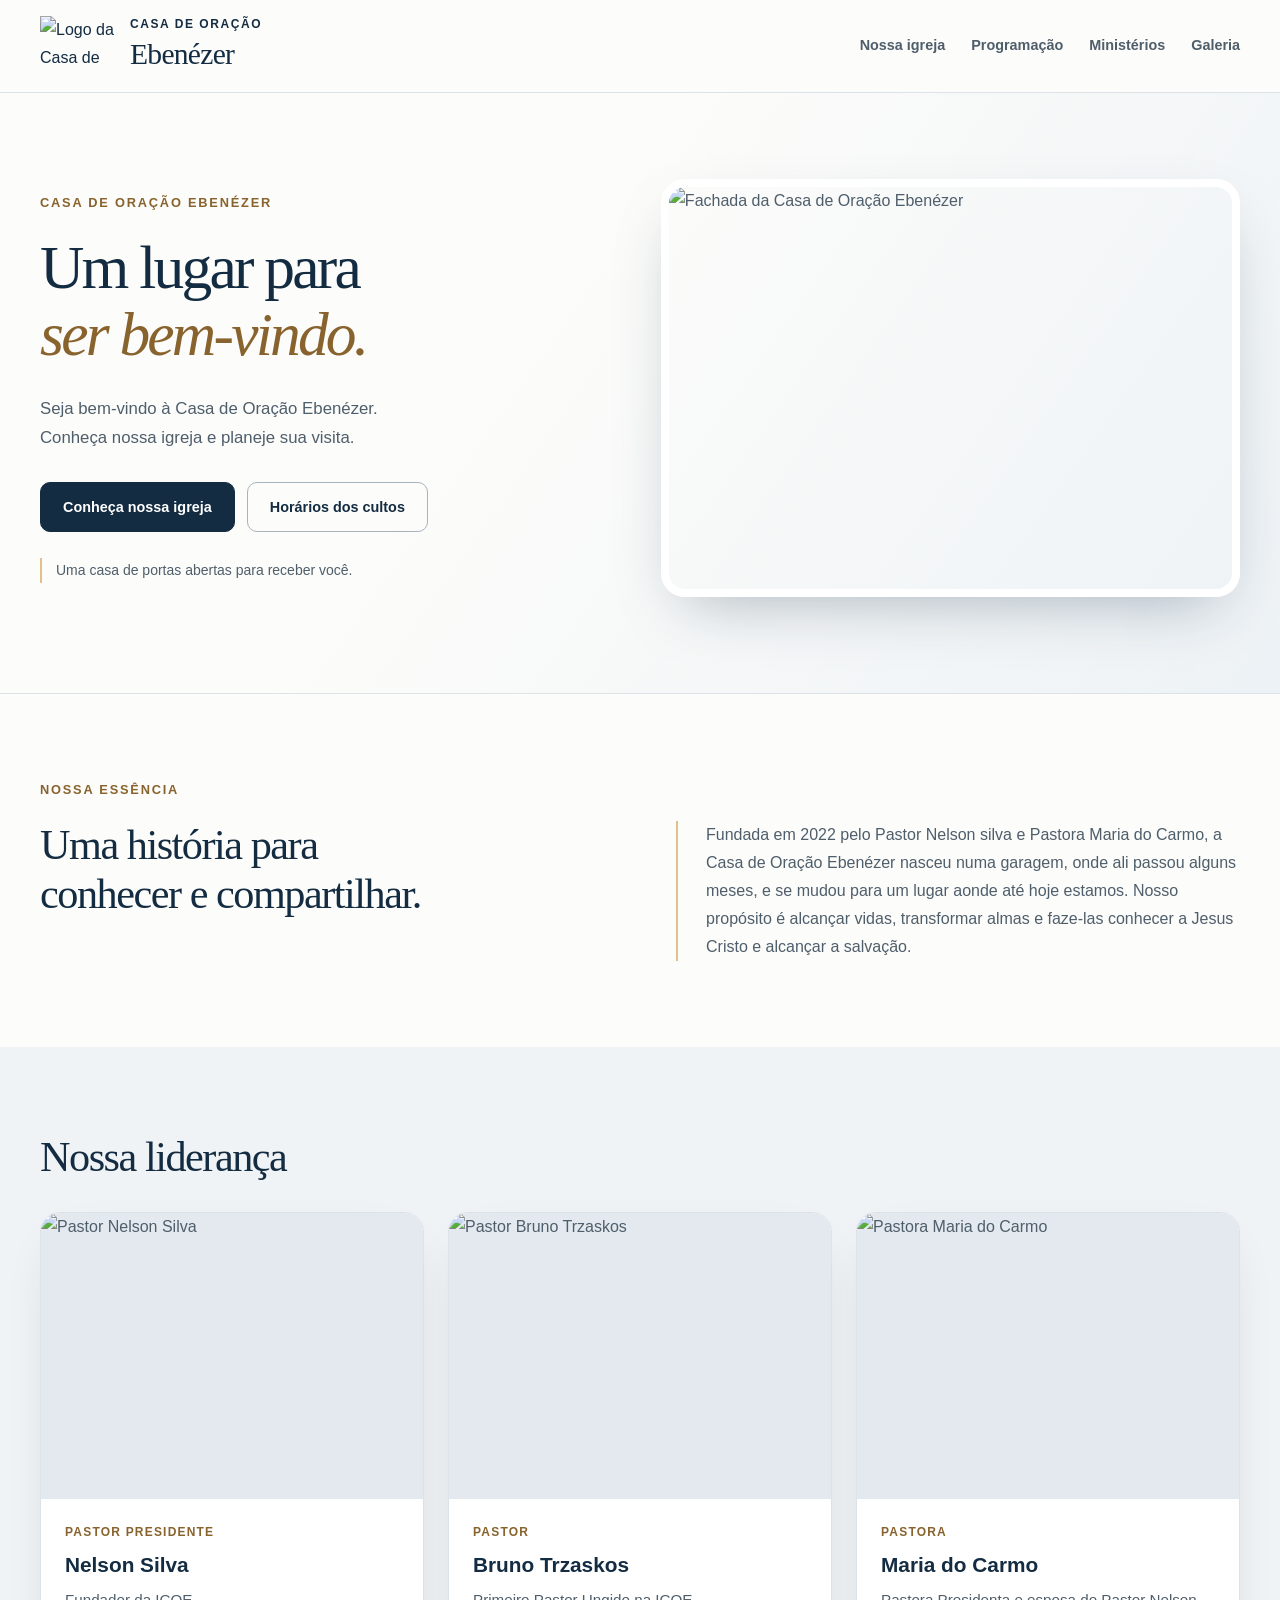
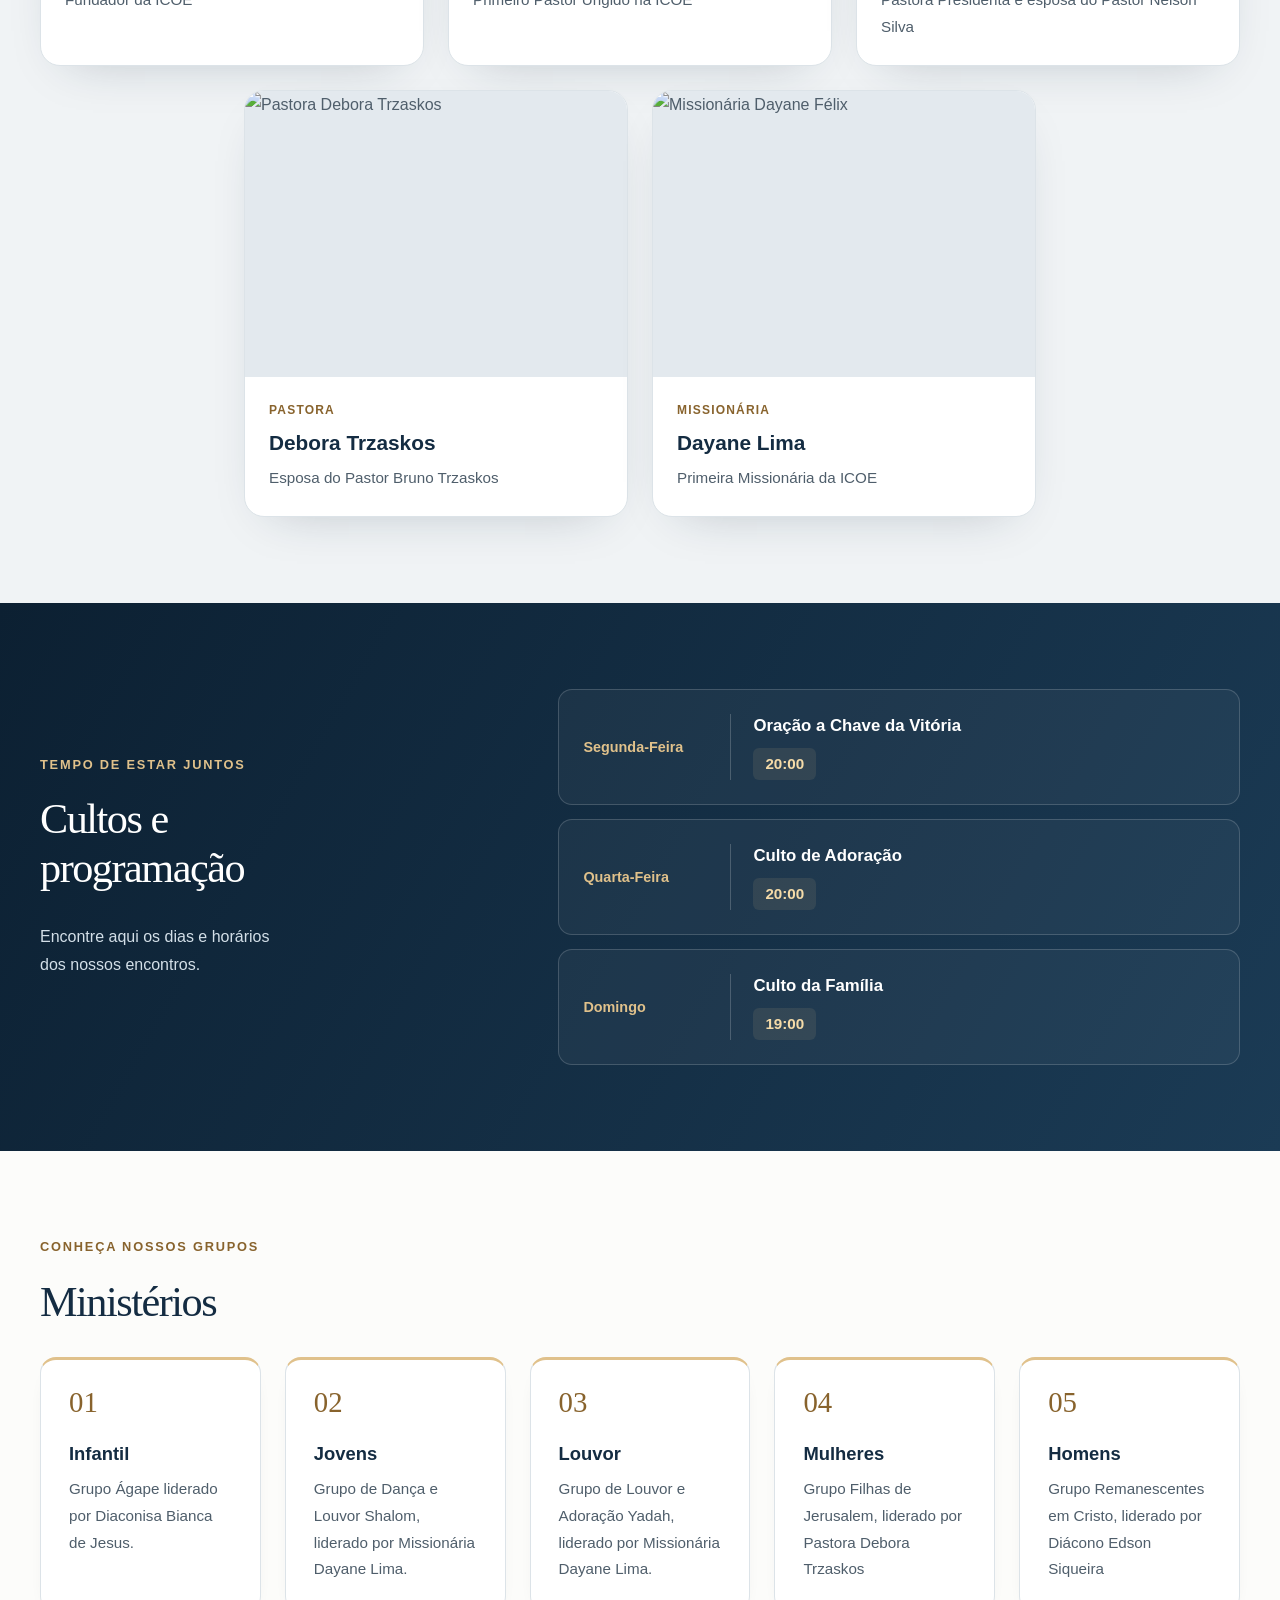
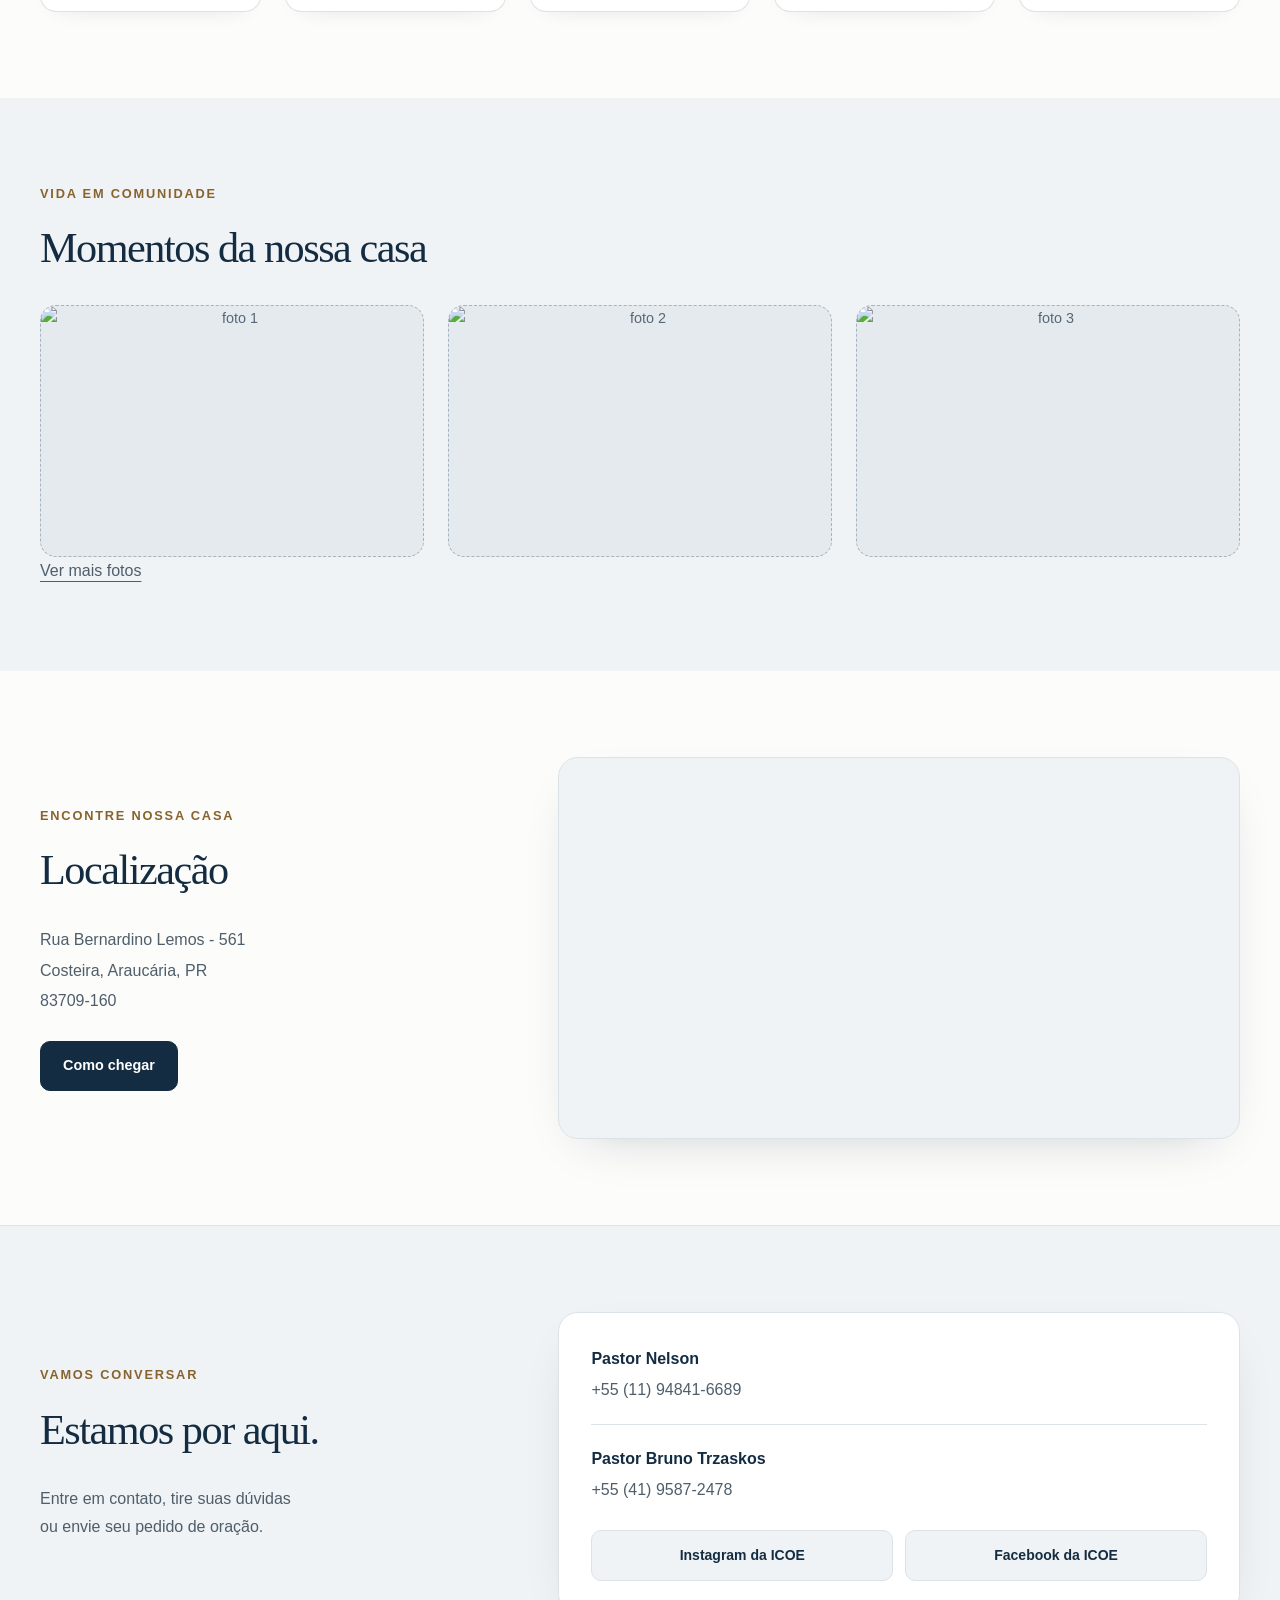
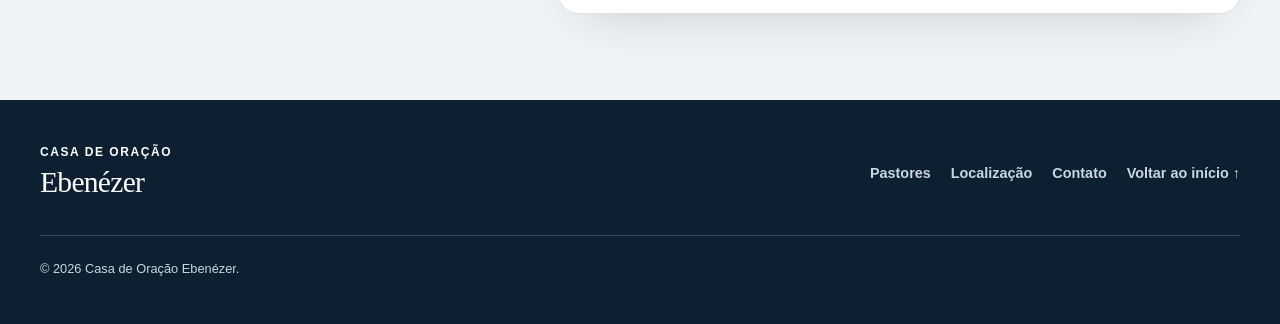
==== index.html @ 16ed823e "Add files via upload" ====
<!doctype html>
<html lang="pt-BR">
  <head>
    <meta charset="UTF-8">
    <meta name="viewport" content="width=device-width, initial-scale=1">
    <meta name="description" content="Conheça a Casa de Oração Ebenézer. História, programação, ministérios e informações para sua visita.">

    <title>Casa de Oração Ebenézer</title>

    <link rel="stylesheet" href="style.css">
    <script src="script.js" defer></script>
  </head>

  <body>
    <a class="skip" href="#conteudo">Pular para o conteúdo</a>
<!--cabeçalho-->
    <header>
      <a class="marca" href="#inicio" aria-label="Casa de Oração Ebenézer — início">
        <!-- Substitua o espaço abaixo por seu logotipo com texto alternativo. -->
        <img src="imagens/logo-casa1.png" alt="Logo da Casa de Oração Ebenézer" width="76" height="60">

        <span>
          CASA DE ORAÇÃO
          <strong>Ebenézer</strong>
        </span>
      </a>

      <button id="menu-botao" aria-controls="menu" aria-expanded="false" hidden>
        Menu ☰
      </button>

      <nav id="menu" aria-label="Navegação principal">
        <a href="#historia">Nossa igreja</a>
        <a href="#programacao">Programação</a>
        <a href="#ministerios">Ministérios</a>
        <a href="#galeria">Galeria</a>
      </nav>
    </header>

<!--inicio-->
    <main id="conteudo">
      <section id="inicio" class="hero">
        <div>
          <p class="sobretitulo">CASA DE ORAÇÃO EBENÉZER</p>

          <h1>
            Um lugar para
            <br>
            <em>ser bem-vindo.</em>
          </h1>

          <p>
            Seja bem-vindo à Casa de Oração Ebenézer.
            <br>
            Conheça nossa igreja e planeje sua visita.
          </p>

          <div class="acoes">
            <a class="botao" href="#historia">Conheça nossa igreja</a>
            <a class="botao contorno" href="#programacao">Horários dos cultos</a>
          </div>

          <p class="nota">Uma casa de portas abertas para receber você.</p>
        </div>

        <img
          class="foto-igreja"
          src="imagens/fachada.png"
          alt="Fachada da Casa de Oração Ebenézer"
          width="952"
          height="680"
        >
      </section>
<!--historia-->
      <section id="historia" class="secao">
        <p class="sobretitulo">NOSSA ESSÊNCIA</p>

        <div class="duas">
          <h2>
            Uma história para
            <br>
            conhecer e compartilhar.
          </h2>

          <div>
            <p>Fundada em 2022 pelo Pastor Nelson silva e Pastora Maria do Carmo, a Casa de Oração Ebenézer nasceu numa garagem, onde ali passou alguns meses, e se mudou para um lugar aonde até hoje estamos. Nosso propósito é alcançar vidas, transformar almas e faze-las conhecer a Jesus Cristo e alcançar a salvação.
            </p>
          </div>
        </div>
      </section>
<!--liderança-->
      <section id="pastores" class="secao suave">
        <h2>Nossa liderança</h2>

        <div class="grade duas">
          <article class="pastor">
            <div class="reservado retrato">
              <img
                src="imagens/pastor-nelson.png"
                alt="Pastor Nelson Silva"
                width="600"
                height="450"
                loading="lazy"
              >
            </div>

            <div>
              <p class="sobretitulo">Pastor Presidente</p>
              <h3>Nelson Silva</h3>
              <p>Fundador da ICOE</p>
            </div>
          </article>

          <article class="pastor">
            <div class="reservado retrato">
              <img
                src="imagens/pastor-bruno.png"
                alt="Pastor Bruno Trzaskos"
                width="600"
                height="450"
                loading="lazy"
              >
            </div>

            <div>
              <p class="sobretitulo">Pastor</p>
              <h3>Bruno Trzaskos</h3>
              <p>Primeiro Pastor Ungido na ICOE</p>
            </div>
          </article>

          <article class="pastor">
            <div class="reservado retrato">
              <img
                src="imagens/pastora-maria.png"
                alt="Pastora Maria do Carmo"
                width="600"
                height="450"
                loading="lazy"
              >
            </div>

            <div>
              <p class="sobretitulo">Pastora</p>
              <h3>Maria do Carmo</h3>
              <p>Pastora Presidenta e esposa do Pastor Nelson Silva</p>
            </div>
          </article>

          <article class="pastor">
            <div class="reservado retrato">
              <img
                src="imagens/pastora-debora.png"
                alt="Pastora Debora Trzaskos"
                width="600"
                height="450"
                loading="lazy"
              >
            </div>

            <div>
              <p class="sobretitulo">Pastora</p>
              <h3>Debora Trzaskos</h3>
              <p>Esposa do Pastor Bruno Trzaskos</p>
            </div>
          </article>

          <article class="pastor">
            <div class="reservado retrato">
              <img
                src="imagens/missio-day.png"
                alt="Missionária Dayane Félix"
                width="600"
                height="450"
                loading="lazy"
              >
            </div>

            <div>
              <p class="sobretitulo">Missionária</p>
              <h3>Dayane Lima</h3>
              <p>Primeira Missionária da ICOE</p>
            </div>
          </article>
        </div>
      </section>
<!--programação-->
      <section id="programacao" class="secao azul">
        <div class="duas">
          <div>
            <p class="sobretitulo">TEMPO DE ESTAR JUNTOS</p>

            <h2>
              Cultos e
              <br>
              programação
            </h2>

            <p>
              Encontre aqui os dias e horários
              <br>
              dos nossos encontros.
            </p>
          </div>

          <!-- Edite cada linha com os horários confirmados. -->
          <div class="agenda">
            <article>
              <span>Segunda-Feira</span>

              <div>
                <h3>Oração a Chave da Vitória</h3>
                <p>20:00</p>
              </div>
            </article>

            <article>
              <span>Quarta-Feira</span>

              <div>
                <h3>Culto de Adoração</h3>
                <p>20:00</p>
              </div>
            </article>

            <article>
              <span>Domingo</span>

              <div>
                <h3>Culto da Família</h3>
                <p>19:00</p>
              </div>
            </article>
          </div>
        </div>
      </section>
<!--ministerios-->
      <section id="ministerios" class="secao">
        <p class="sobretitulo">CONHEÇA NOSSOS GRUPOS</p>
        <h2>Ministérios</h2>

        <div class="grade quatro">
          <article class="card">
            <span class="indice">01</span>
            <h3>Infantil</h3>
            <p>Grupo Ágape
              liderado por Diaconisa Bianca de Jesus.
            </p>
          </article>

          <article class="card">
            <span class="indice">02</span>
            <h3>Jovens</h3>
            <p>Grupo de Dança e Louvor Shalom, liderado por Missionária Dayane Lima.
            </p>
          </article>

          <article class="card">
            <span class="indice">03</span>
            <h3>Louvor</h3>
            <p>Grupo de Louvor e Adoração Yadah, liderado por Missionária Dayane Lima.</p>
          </article>

          <article class="card">
            <span class="indice">04</span>
            <h3>Mulheres</h3>
            <p>Grupo Filhas de Jerusalem, liderado por Pastora Debora Trzaskos</p>
          </article>

          <article class="card">
            <span class="indice">05</span>
            <h3>Homens</h3>
            <p>Grupo Remanescentes em Cristo, liderado por Diácono Edson Siqueira</p>
          </article>
        </div>
      </section>
<!--galeria-->
      <section id="galeria" class="secao suave">
        <p class="sobretitulo">VIDA EM COMUNIDADE</p>
        <h2>Momentos da nossa casa</h2>

        <div class="grade tres fotos">
          <button disabled data-foto="" data-descricao=""><img src="imagens/foto1.png" alt="foto 1"></button>
          <button disabled data-foto="" data-descricao=""><img src="imagens/foto2.png" alt="foto 2"></button>
          <button disabled data-foto="" data-descricao=""><img src="imagens/foto3.png" alt="foto 3"></button>
        </div>
        <a href="https://www.instagram.com/icoe.ebenezer/" target="_blank" rel="noopener noreferrer"> Ver mais fotos</a>
      </section>
<!--localização-->
      <section id="localizacao" class="secao duas">
        <div>
          <p class="sobretitulo">ENCONTRE NOSSA CASA</p>
          <h2>Localização</h2>

          <address>
            Rua Bernardino Lemos - 561
            <br>
            Costeira, Araucária, PR
            <br>
            83709-160
          </address>

          <p id="rota-pendente" hidden>Localização a confirmar.</p>

          <a
            id="rota"
            class="botao"
            href="https://www.google.com/maps/dir/?api=1&amp;destination=Rua%20Bernardino%20Lemos%20561%2C%20Costeira%2C%20Arauc%C3%A1ria%2C%20PR"
            target="_blank"
            rel="noopener noreferrer"
          >
            Como chegar
          </a>
        </div>

        <div id="mapa">
          <iframe
          title="Localização da Casa de Oração Ebenézer"
          src="https://www.google.com/maps?q=Rua%20Bernardino%20Lemos%20561%2C%20Costeira%2C%20Arauc%C3%A1ria%2C%20PR&amp;output=embed"
          width="100%"
          height="350"
          loading="lazy"
          allowfullscreen
          referrerpolicy="no-referrer-when-downgrade"
        >
          </iframe>
        </div>
      </section>
<!--contato-->
      <section id="contato" class="secao contato">
        <div>
          <p class="sobretitulo">VAMOS CONVERSAR</p>
          <h2>Estamos por aqui.</h2>

          <p>
            Entre em contato, tire suas dúvidas
            <br>
            ou envie seu pedido de oração.
          </p>
        </div>

        <div class="contatos-igreja">
          <div id="whatsapp-pendente" class="lista-contatos">
            <div class="contato-pastor">
              <strong>Pastor Nelson</strong>
              <span>+55 (11) 94841-6689</span>
            </div>

            <div class="contato-pastor">
              <strong>Pastor Bruno Trzaskos</strong>
              <span>+55 (41) 9587-2478</span>
            </div>
          </div>

          <a id="whatsapp" class="botao" hidden>
            Conversar pelo WhatsApp
          </a>

          <div id="redes-pendente" class="redes-sociais">
            <a
              href="https://www.instagram.com/icoe.ebenezer/"
              target="_blank"
              rel="noopener noreferrer"
              >
              Instagram da ICOE
            </a>

            <a
              href="https://www.facebook.com/icoe.ebenezer"
              target="_blank"
              rel="noopener noreferrer"
              >
              Facebook da ICOE
            </a>
          </div>

          <div id="redes" class="acoes"></div>
        </div>
      </section>
    </main>
<!--rodape-->
    <footer>
      <div class="marca">
        <span>
          CASA DE ORAÇÃO
          <strong>Ebenézer</strong>
        </span>
      </div>

      <nav aria-label="Links do rodapé">
        <a href="#pastores">Pastores</a>
        <a href="#localizacao">Localização</a>
        <a href="#contato">Contato</a>
        <a href="#inicio">Voltar ao início ↑</a>
      </nav>

      <p>
        © <span id="ano"></span> Casa de Oração Ebenézer.
      </p>
    </footer>

    <dialog id="ampliacao" aria-labelledby="foto-legenda">
      <button id="fechar" autofocus aria-label="Fechar foto ampliada">
        Fechar ×
      </button>

      <img id="foto-ampliada" alt="" width="1200" height="800">
      <p id="foto-legenda"></p>
    </dialog>
  </body>
</html>
---- style.css ----
/* CASA DE ORAÇÃO EBENÉZER
   Substitua TODO o CSS anterior por este arquivo.
   1. Cores e base | 2. Cabeçalho | 3. Início | 4. Seções
   5. Liderança | 6. Agenda | 7. Galeria e contato | 8. Responsividade */

/* 1. CORES E BASE — personalize as cores aqui. */
:root {
  --azul: #142c42;
  --azul-profundo: #0c2032;
  --dourado: #88632d;
  --dourado-claro: #e0c18b;
  --fundo: #fcfcfa;
  --suave: #f0f3f5;
  --texto: #4f5e6b;
  --borda: #dce3e8;
  --branco: #ffffff;
  --raio: 20px;
  --sombra: 0 18px 50px -28px rgba(20, 44, 66, .28);
  --margem: max(24px, calc((100% - 1200px) / 2));
}

* {
  box-sizing: border-box;
}

html {
  scroll-behavior: smooth;
  scroll-padding-top: 110px;
}

body {
  margin: 0;
  background: var(--fundo);
  color: var(--texto);
  font-family: "Segoe UI", Arial, sans-serif;
  font-size: 16px;
  line-height: 1.75;
  -webkit-font-smoothing: antialiased;
}

img {
  display: block;
  max-width: 100%;
}

h1,
h2,
h3,
p {
  margin-top: 0;
}

h1,
h2,
h3 {
  color: var(--azul);
  overflow-wrap: break-word;
}

h1,
h2 {
  font-family: Georgia, "Times New Roman", serif;
  font-weight: 400;
  text-wrap: balance;
}

h1 {
  margin-bottom: 26px;
  font-size: clamp(2.65rem, 4.8vw, 4.5rem);
  line-height: 1.09;
  letter-spacing: -.045em;
}

h2 {
  margin-bottom: 30px;
  font-size: clamp(2rem, 3.3vw, 3.1rem);
  line-height: 1.16;
  letter-spacing: -.035em;
}

h3 {
  margin-bottom: 10px;
  font-size: 1.15rem;
  line-height: 1.4;
  font-weight: 650;
}

p {
  margin-bottom: 20px;
}

a {
  color: inherit;
  text-underline-offset: 5px;
}

button {
  font: inherit;
  cursor: pointer;
}

button,
a {
  -webkit-tap-highlight-color: transparent;
}

a:focus-visible,
button:focus-visible {
  outline: 3px solid var(--dourado);
  outline-offset: 5px;
}

[hidden] {
  display: none !important;
}

.skip {
  position: fixed;
  top: -150px;
  left: 20px;
  z-index: 100;
  padding: 12px 20px;
  background: var(--branco);
  color: var(--azul);
  border-radius: 8px;
}

.skip:focus {
  top: 12px;
}

/* 2. CABEÇALHO */
header {
  position: sticky;
  top: 0;
  z-index: 20;
  display: flex;
  align-items: center;
  justify-content: space-between;
  gap: 24px;
  padding: 16px var(--margem);
  background: rgba(252, 252, 250, .97);
  border-bottom: 1px solid var(--borda);
  backdrop-filter: blur(14px);
}

.marca {
  display: flex;
  align-items: center;
  gap: 14px;
  min-width: 0;
  color: var(--azul);
  text-decoration: none;
}

.marca img {
  flex: 0 0 76px;
  width: 76px;
  height: 60px;
  object-fit: contain;
}

.marca > span {
  font-size: .75rem;
  font-weight: 600;
  line-height: 1.4;
  letter-spacing: .13em;
}

.marca strong {
  display: block;
  margin-top: 1px;
  font-family: Georgia, serif;
  font-size: 1.85rem;
  font-weight: 400;
  letter-spacing: -.025em;
}

nav {
  display: flex;
  flex-wrap: wrap;
  align-items: center;
  gap: 26px;
}

nav a {
  padding: 8px 0;
  font-size: .9rem;
  font-weight: 600;
  text-decoration: none;
  transition: color .2s;
}

nav a:hover {
  color: var(--dourado);
}

#menu-botao {
  display: none;
  min-height: 44px;
  padding: 8px 14px;
  color: var(--azul);
  background: var(--branco);
  border: 1px solid var(--borda);
  border-radius: 10px;
}

/* BOTÕES — apenas elementos clicáveis recebem efeito de movimento. */
.botao {
  display: inline-flex;
  align-items: center;
  justify-content: center;
  min-height: 50px;
  padding: 13px 22px;
  background: var(--azul);
  color: var(--branco);
  border: 1px solid var(--azul);
  border-radius: 10px;
  font-size: .9rem;
  font-weight: 600;
  line-height: 1.5;
  text-decoration: none;
  text-align: center;
  transition: background .2s, transform .2s, box-shadow .2s;
}

.botao:hover {
  background: #244661;
  box-shadow: var(--sombra);
  transform: translateY(-2px);
}

.botao.contorno {
  color: var(--azul);
  background: transparent;
  border-color: #a6b4c0;
}

.botao.contorno:hover {
  background: var(--suave);
}

.botao.pequeno {
  min-height: 44px;
  padding: 10px 16px;
}

.acoes {
  display: flex;
  flex-wrap: wrap;
  gap: 12px;
}

/* 3. INÍCIO — a fachada mantém sua proporção, sem recorte. */
.hero {
  display: grid;
  grid-template-columns: 1fr 1.04fr;
  align-items: center;
  gap: clamp(30px, 5vw, 76px);
  padding: 86px var(--margem) 96px;
  background: linear-gradient(125deg, #fcfcfa 40%, #edf2f6);
  border-bottom: 1px solid var(--borda);
}

.hero > div {
  min-width: 0;
}

h1 em {
  color: var(--dourado);
  font-weight: 400;
}

.sobretitulo {
  margin-bottom: 20px;
  color: var(--dourado);
  font-family: "Segoe UI", Arial, sans-serif;
  font-size: .8rem;
  font-weight: 700;
  line-height: 1.6;
  letter-spacing: .14em;
  text-transform: uppercase;
}

.hero p:not(.sobretitulo):not(.nota) {
  max-width: 48ch;
  margin-bottom: 30px;
  font-size: 1.05rem;
}

.hero .nota {
  margin: 26px 0 0;
  padding-left: 14px;
  border-left: 2px solid var(--dourado-claro);
  font-size: .875rem;
}

.hero > img,
.hero > img.foto-igreja {
  width: 100%;
  height: auto;
  border: 8px solid var(--branco);
  border-radius: 24px;
  box-shadow: 0 24px 60px -24px rgba(20, 44, 66, .35);
}

/* 4. SEÇÕES E GRADES */
.secao {
  padding: 86px var(--margem);
}

.duas,
.grade {
  display: grid;
  gap: 24px;
}

.duas {
  grid-template-columns: repeat(2, minmax(0, 1fr));
  gap: 48px;
}

.grade.duas {
  gap: 24px;
}

.tres {
  grid-template-columns: repeat(3, minmax(0, 1fr));
}

.quatro {
  grid-template-columns: repeat(auto-fit, minmax(min(100%, 210px), 1fr));
}

.suave {
  background: var(--suave);
}

#historia .duas {
  align-items: start;
  gap: 72px;
}

#historia .duas > div {
  padding-left: 28px;
  border-left: 2px solid var(--dourado-claro);
}

#historia p:last-child {
  margin-bottom: 0;
}

.card {
  min-width: 0;
  padding: 28px;
  background: var(--branco);
  border: 1px solid var(--borda);
  border-top: 3px solid var(--dourado-claro);
  border-radius: 16px;
  box-shadow: 0 8px 24px -20px rgba(20, 44, 66, .3);
}

.card p {
  margin-bottom: 0;
  font-size: .95rem;
  overflow-wrap: break-word;
}

.indice {
  display: block;
  margin-bottom: 24px;
  color: var(--dourado);
  font-family: Georgia, serif;
  font-size: 1.8rem;
  line-height: 1;
}

/* 5. LIDERANÇA — fotos maiores, sem o padding que deformava os retratos. */
#pastores .grade {
  grid-template-columns: repeat(6, minmax(0, 1fr));
}

.pastor {
  grid-column: span 2;
  min-width: 0;
  overflow: hidden;
  background: var(--branco);
  border: 1px solid var(--borda);
  border-radius: var(--raio);
  box-shadow: var(--sombra);
}

/* Centraliza os dois últimos cartões quando existem cinco líderes. */
.pastor:nth-child(4):nth-last-child(2) {
  grid-column: 2 / span 2;
}

.pastor .retrato {
  width: 100%;
  height: auto;
  aspect-ratio: 4 / 3;
  margin: 0;
  padding: 0;
  overflow: hidden;
  background: #e3e9ee;
  border: 0;
}

.pastor img {
  width: 100%;
  height: 100%;
  object-fit: cover;
  object-position: center 25%;
}

.pastor > div:last-child {
  padding: 24px;
}

.pastor .sobretitulo {
  margin-bottom: 8px;
  font-size: .75rem;
  letter-spacing: .1em;
}

.pastor h3 {
  margin-bottom: 8px;
  font-size: 1.3rem;
}

.pastor p:last-child {
  margin-bottom: 0;
  font-size: .95rem;
}

/* 6. PROGRAMAÇÃO */
.azul {
  color: #d3dfe8;
  background: linear-gradient(120deg, var(--azul-profundo), #1b3b55);
}

.azul h2,
.azul h3 {
  color: var(--branco);
}

.azul .sobretitulo {
  color: var(--dourado-claro);
}

#programacao > .duas {
  grid-template-columns: .8fr 1.2fr;
  align-items: center;
  gap: 64px;
}

.agenda {
  display: grid;
  gap: 14px;
  min-width: 0;
}

.agenda article {
  display: grid;
  grid-template-columns: 125px minmax(0, 1fr);
  gap: 22px;
  align-items: center;
  padding: 24px;
  background: rgba(255, 255, 255, .045);
  border: 1px solid rgba(255, 255, 255, .17);
  border-radius: 14px;
}

.agenda article > span {
  color: var(--dourado-claro);
  font-size: .9rem;
  font-weight: 600;
}

.agenda article > div {
  padding-left: 22px;
  border-left: 1px solid rgba(255, 255, 255, .2);
}

.agenda h3 {
  margin: 0 0 10px;
  font-size: 1.05rem;
}

.agenda p {
  display: inline-block;
  margin: 0;
  padding: 3px 12px;
  color: #f5dba8;
  background: rgba(224, 193, 139, .1);
  border-radius: 6px;
  font-size: .95rem;
  font-weight: 600;
  font-variant-numeric: tabular-nums;
}

/* 7. GALERIA, LOCALIZAÇÃO E CONTATO */
.fotos {
  margin-top: 32px;
}

.fotos button {
  min-width: 0;
  min-height: 210px;
  padding: 0;
  overflow: hidden;
  color: #566878;
  background: #e4eaee;
  border: 1px dashed #a5b4c0;
  border-radius: 16px;
  font-size: .9rem;
}

.fotos button:disabled {
  cursor: default;
}

.fotos button:not(:disabled) {
  border-style: solid;
}

.fotos img {
  width: 100%;
  height: 250px;
  object-fit: cover;
  transition: transform .3s;
}

.fotos button:not(:disabled):hover img {
  transform: scale(1.035);
}

#localizacao {
  grid-template-columns: .8fr 1.2fr;
  align-items: center;
  gap: 64px;
}

address {
  margin-bottom: 24px;
  font-style: normal;
  line-height: 1.9;
}

#mapa {
  min-width: 0;
  overflow: hidden;
  background: var(--suave);
  border: 1px solid var(--borda);
  border-radius: var(--raio);
  box-shadow: var(--sombra);
}

iframe {
  display: block;
  width: 100%;
  height: 380px;
  border: 0;
}

.contato {
  display: grid;
  grid-template-columns: .8fr 1.2fr;
  align-items: center;
  gap: 64px;
  background: var(--suave);
  border-top: 1px solid var(--borda);
}

.contatos-igreja {
  display: grid;
  gap: 26px;
  min-width: 0;
  padding: 32px;
  background: var(--branco);
  border: 1px solid var(--borda);
  border-radius: var(--raio);
  box-shadow: var(--sombra);
}

.lista-contatos {
  display: grid;
  gap: 20px;
}

.contato-pastor {
  display: flex;
  flex-direction: column;
  gap: 3px;
}

.contato-pastor + .contato-pastor {
  padding-top: 20px;
  border-top: 1px solid var(--borda);
}

.contato-pastor strong {
  color: var(--azul);
  font-weight: 650;
}

.contato-pastor span {
  font-variant-numeric: tabular-nums;
}

.redes-sociais {
  display: flex;
  flex-wrap: wrap;
  gap: 12px;
}

.redes-sociais a {
  display: flex;
  flex: 1 1 175px;
  align-items: center;
  justify-content: center;
  min-height: 48px;
  padding: 12px 16px;
  background: var(--suave);
  color: var(--azul);
  border: 1px solid var(--borda);
  border-radius: 10px;
  font-size: .875rem;
  font-weight: 600;
  text-align: center;
  text-decoration: none;
  transition: background .2s, color .2s;
}

.redes-sociais a:hover {
  background: var(--azul);
  color: var(--branco);
}

#redes:empty {
  display: none;
}

footer {
  display: flex;
  flex-wrap: wrap;
  align-items: center;
  justify-content: space-between;
  gap: 32px;
  padding: 44px var(--margem);
  color: #c9d5df;
  background: var(--azul-profundo);
}

footer .marca {
  color: var(--branco);
}

footer nav {
  gap: 20px;
}

footer nav a:hover {
  color: var(--dourado-claro);
}

footer p {
  width: 100%;
  margin: 0;
  padding-top: 22px;
  border-top: 1px solid #35495b;
  font-size: .8rem;
}

dialog {
  width: min(1000px, calc(100% - 32px));
  max-width: none;
  max-height: 90vh;
  padding: 20px;
  background: var(--fundo);
  color: var(--azul);
  border: 0;
  border-radius: 18px;
  box-shadow: 0 24px 80px #0005;
}

dialog::backdrop {
  background: rgba(5, 17, 28, .85);
}

dialog img {
  width: 100%;
  height: auto;
  max-height: 65vh;
  margin: 16px auto;
  object-fit: contain;
}

dialog button {
  display: block;
  min-height: 44px;
  margin-left: auto;
  padding: 8px 16px;
  background: var(--azul);
  color: var(--branco);
  border: 0;
  border-radius: 8px;
}

dialog p {
  margin: 0;
}

/* 8. TABLET E CELULAR */
@media (max-width: 1000px) {
  .hero {
    gap: 32px;
    padding-top: 60px;
    padding-bottom: 64px;
  }

  .hero .acoes {
    flex-direction: column;
    align-items: stretch;
  }

  #programacao > .duas,
  #localizacao,
  .contato {
    grid-template-columns: 1fr 1.2fr;
    gap: 32px;
  }

  .agenda article {
    grid-template-columns: 1fr;
    gap: 10px;
  }

  .agenda article > div {
    padding-left: 0;
    border-left: 0;
  }

  #pastores .grade {
    grid-template-columns: repeat(2, minmax(0, 1fr));
  }

  .pastor,
  .pastor:nth-child(4):nth-last-child(2) {
    grid-column: auto;
  }

  .pastor:last-child:nth-child(odd) {
    grid-column: 1 / -1;
    justify-self: center;
    width: calc((100% - 24px) / 2);
  }
}

@media (max-width: 760px) {
  html {
    scroll-padding-top: 100px;
  }

  header {
    flex-wrap: wrap;
    gap: 12px;
    padding-top: 12px;
    padding-bottom: 12px;
  }

  .marca img {
    flex-basis: 58px;
    width: 58px;
    height: 48px;
  }

  .marca {
    gap: 10px;
  }

  .marca > span {
    font-size: .65rem;
  }

  .marca strong {
    font-size: 1.5rem;
  }

  #menu-botao:not([hidden]) {
    display: block;
  }

  #menu {
    width: 100%;
    flex-direction: column;
    align-items: stretch;
    gap: 4px;
    padding-top: 12px;
    border-top: 1px solid var(--borda);
    max-height: 60vh;
    overflow-y: auto;
  }

  /* Sem JavaScript, a navegação continua acessível. */
  body.js #menu {
    display: none;
  }

  body.js #menu.aberto {
    display: flex;
  }

  #menu a {
    padding: 10px 12px;
    border-radius: 8px;
  }

  #menu a:hover {
    background: var(--suave);
  }

  .hero,
  .duas,
  #programacao > .duas,
  #localizacao,
  .contato {
    grid-template-columns: 1fr;
    gap: 32px;
  }

  .hero {
    padding-top: 48px;
    padding-bottom: 56px;
  }

  .hero .acoes {
    flex-direction: row;
  }

  .hero > img.foto-igreja {
    border-width: 5px;
    border-radius: 18px;
  }

  .secao {
    padding-top: 58px;
    padding-bottom: 58px;
  }

  #historia .duas {
    gap: 18px;
  }

  #historia h2 {
    margin-bottom: 8px;
  }

  #historia .duas > div {
    padding-left: 20px;
  }

  .tres {
    grid-template-columns: 1fr;
  }

  .agenda article {
    grid-template-columns: 125px minmax(0, 1fr);
    gap: 20px;
  }

  .contatos-igreja {
    padding: 24px;
  }

  iframe {
    height: 320px;
  }

  footer {
    align-items: flex-start;
    flex-direction: column;
  }
}

@media (max-width: 480px) {
  :root {
    --margem: 20px;
  }

  #pastores .grade,
  .quatro {
    grid-template-columns: 1fr;
  }

  .pastor:last-child:nth-child(odd) {
    grid-column: auto;
    width: 100%;
  }

  .agenda article {
    grid-template-columns: 1fr;
    gap: 10px;
    padding: 20px;
  }

  .hero .acoes {
    flex-direction: column;
  }

  .contatos-igreja {
    padding: 22px;
  }
}

@media (prefers-reduced-motion: reduce) {
  html {
    scroll-behavior: auto;
  }

  *,
  *::before,
  *::after {
    animation: none !important;
    transition: none !important;
  }
}
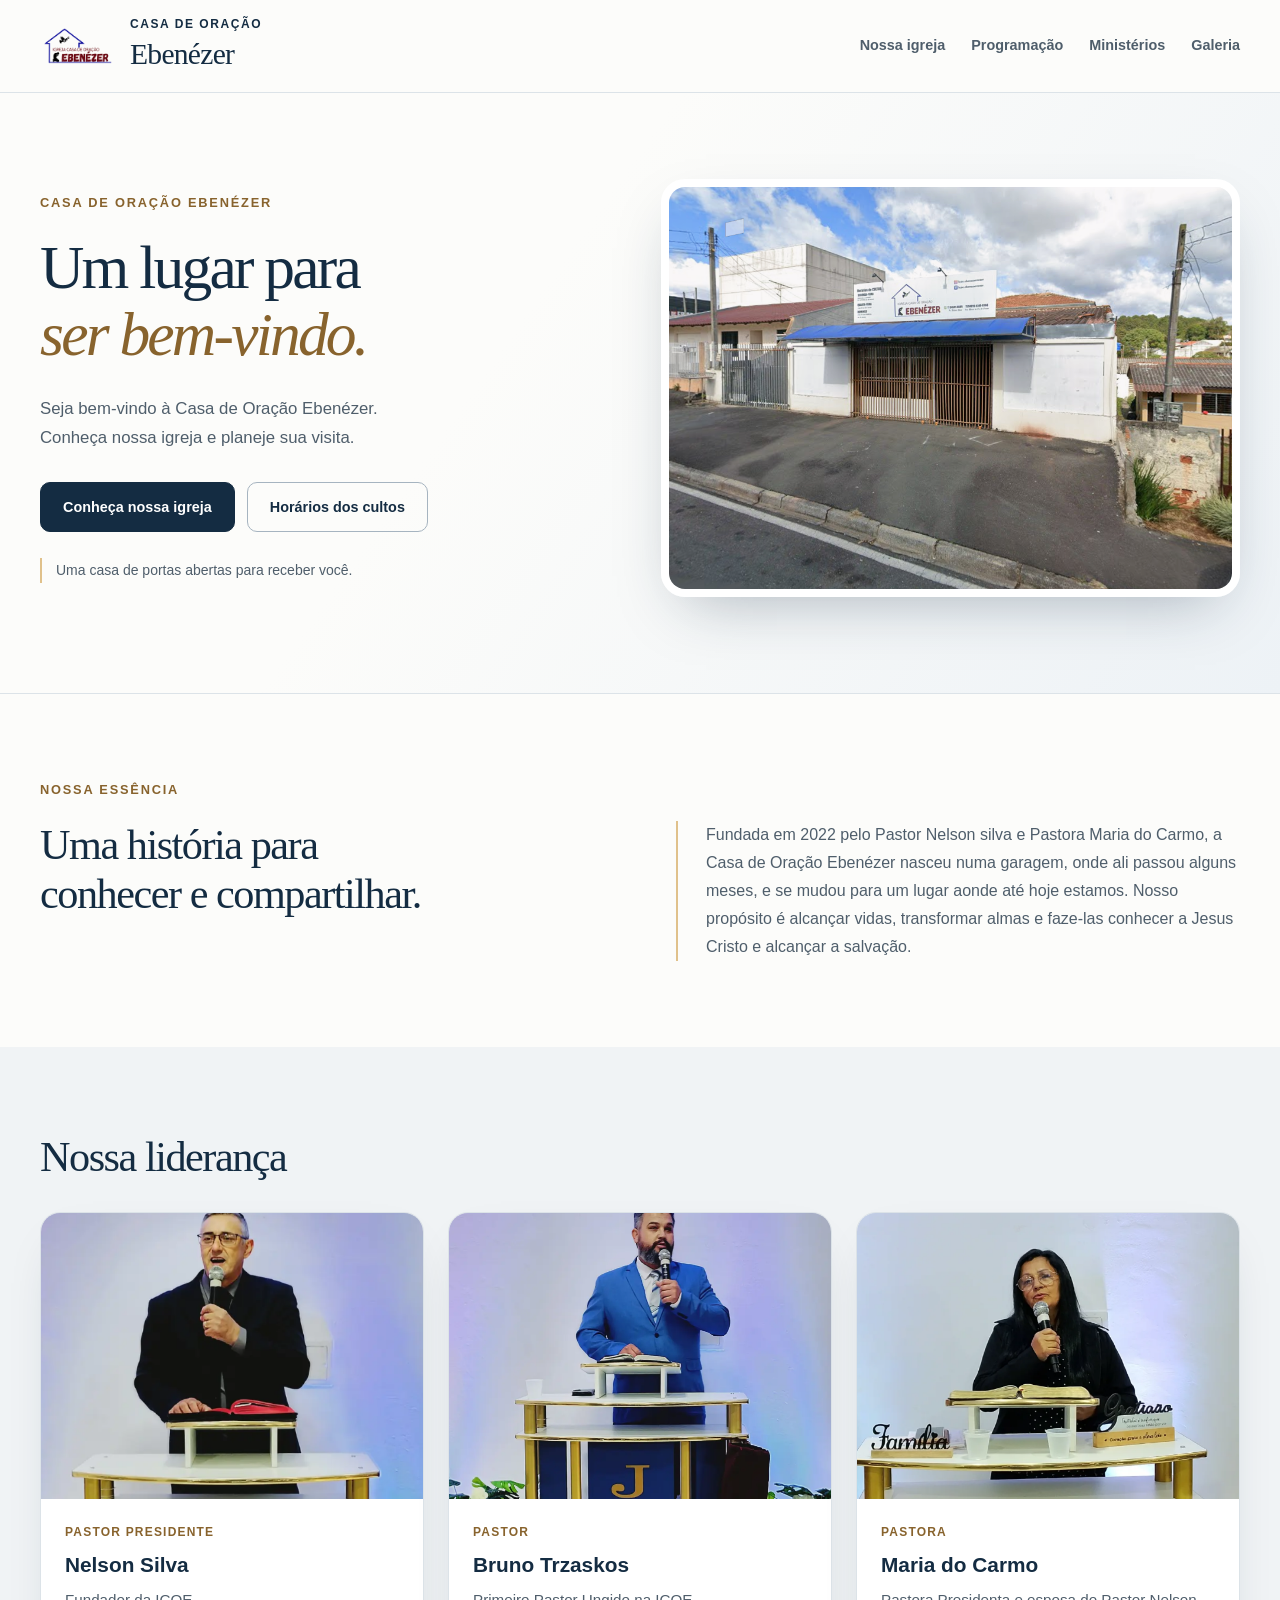
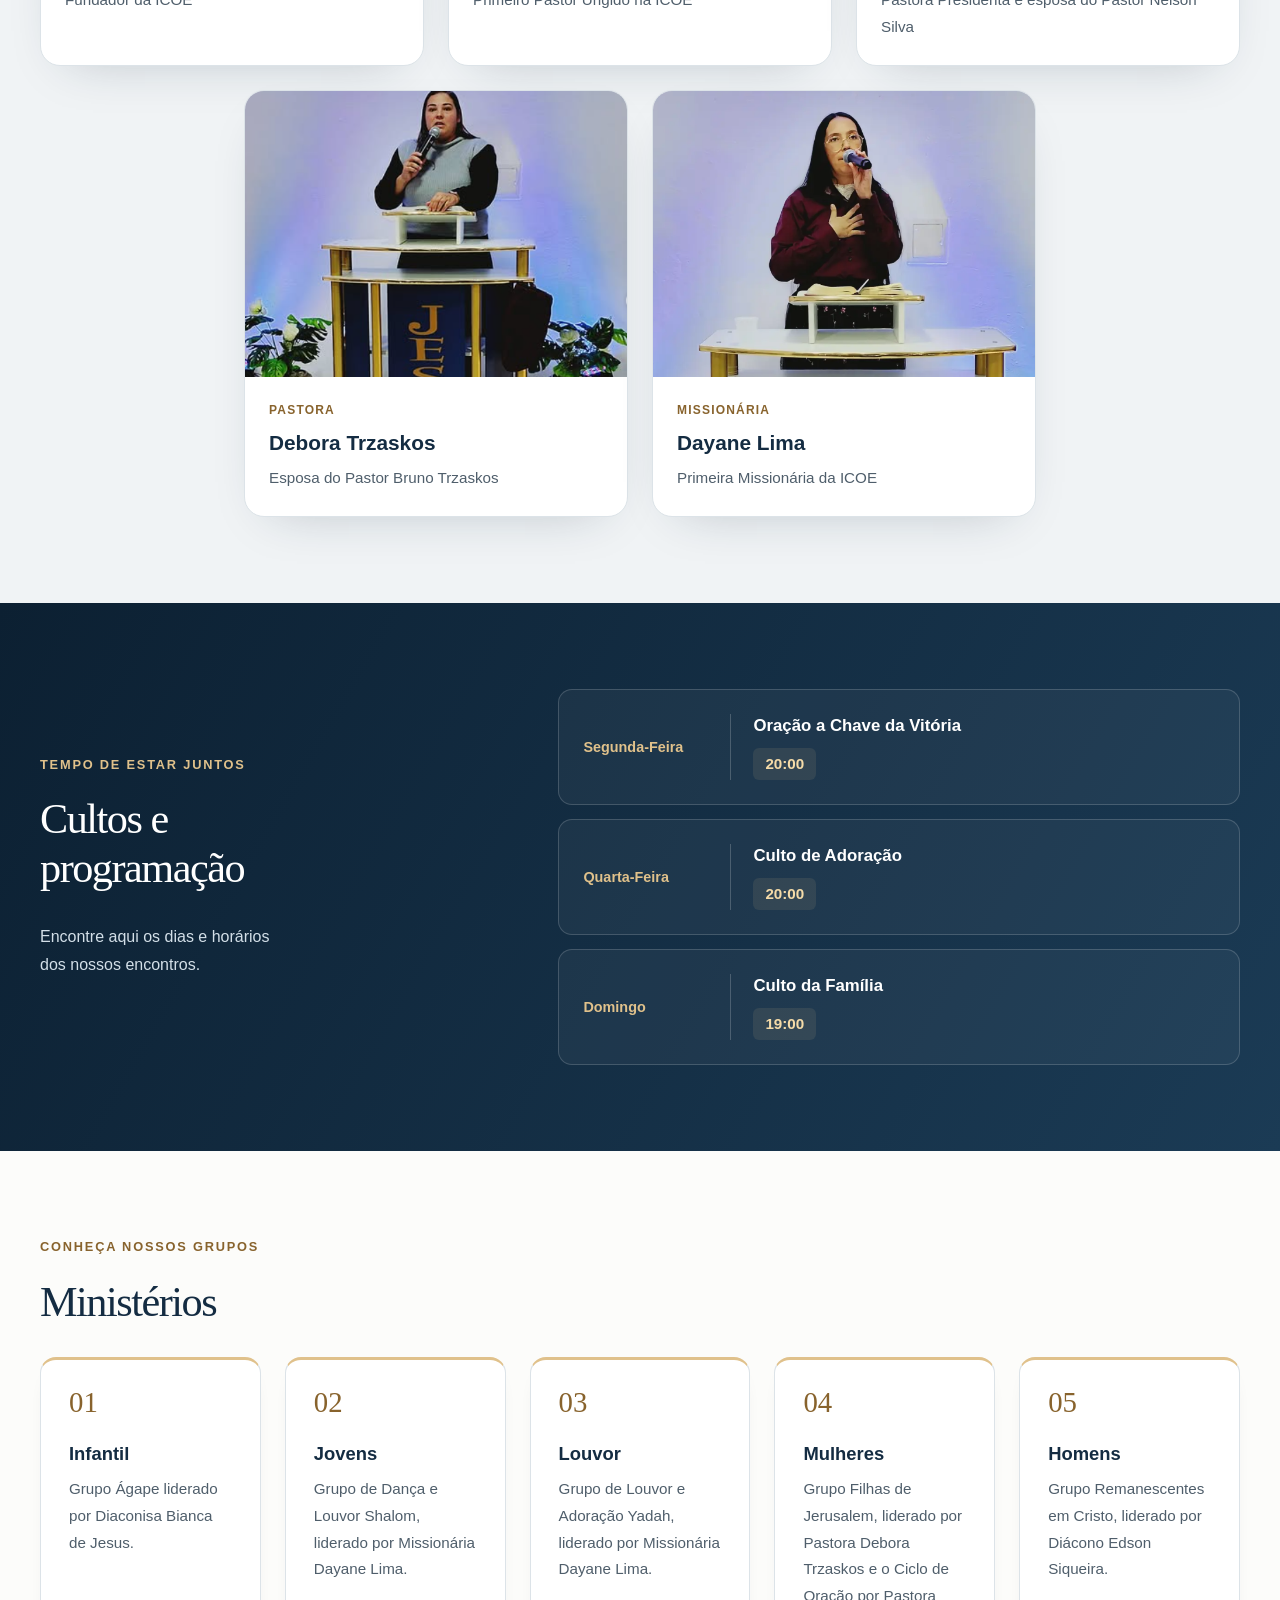
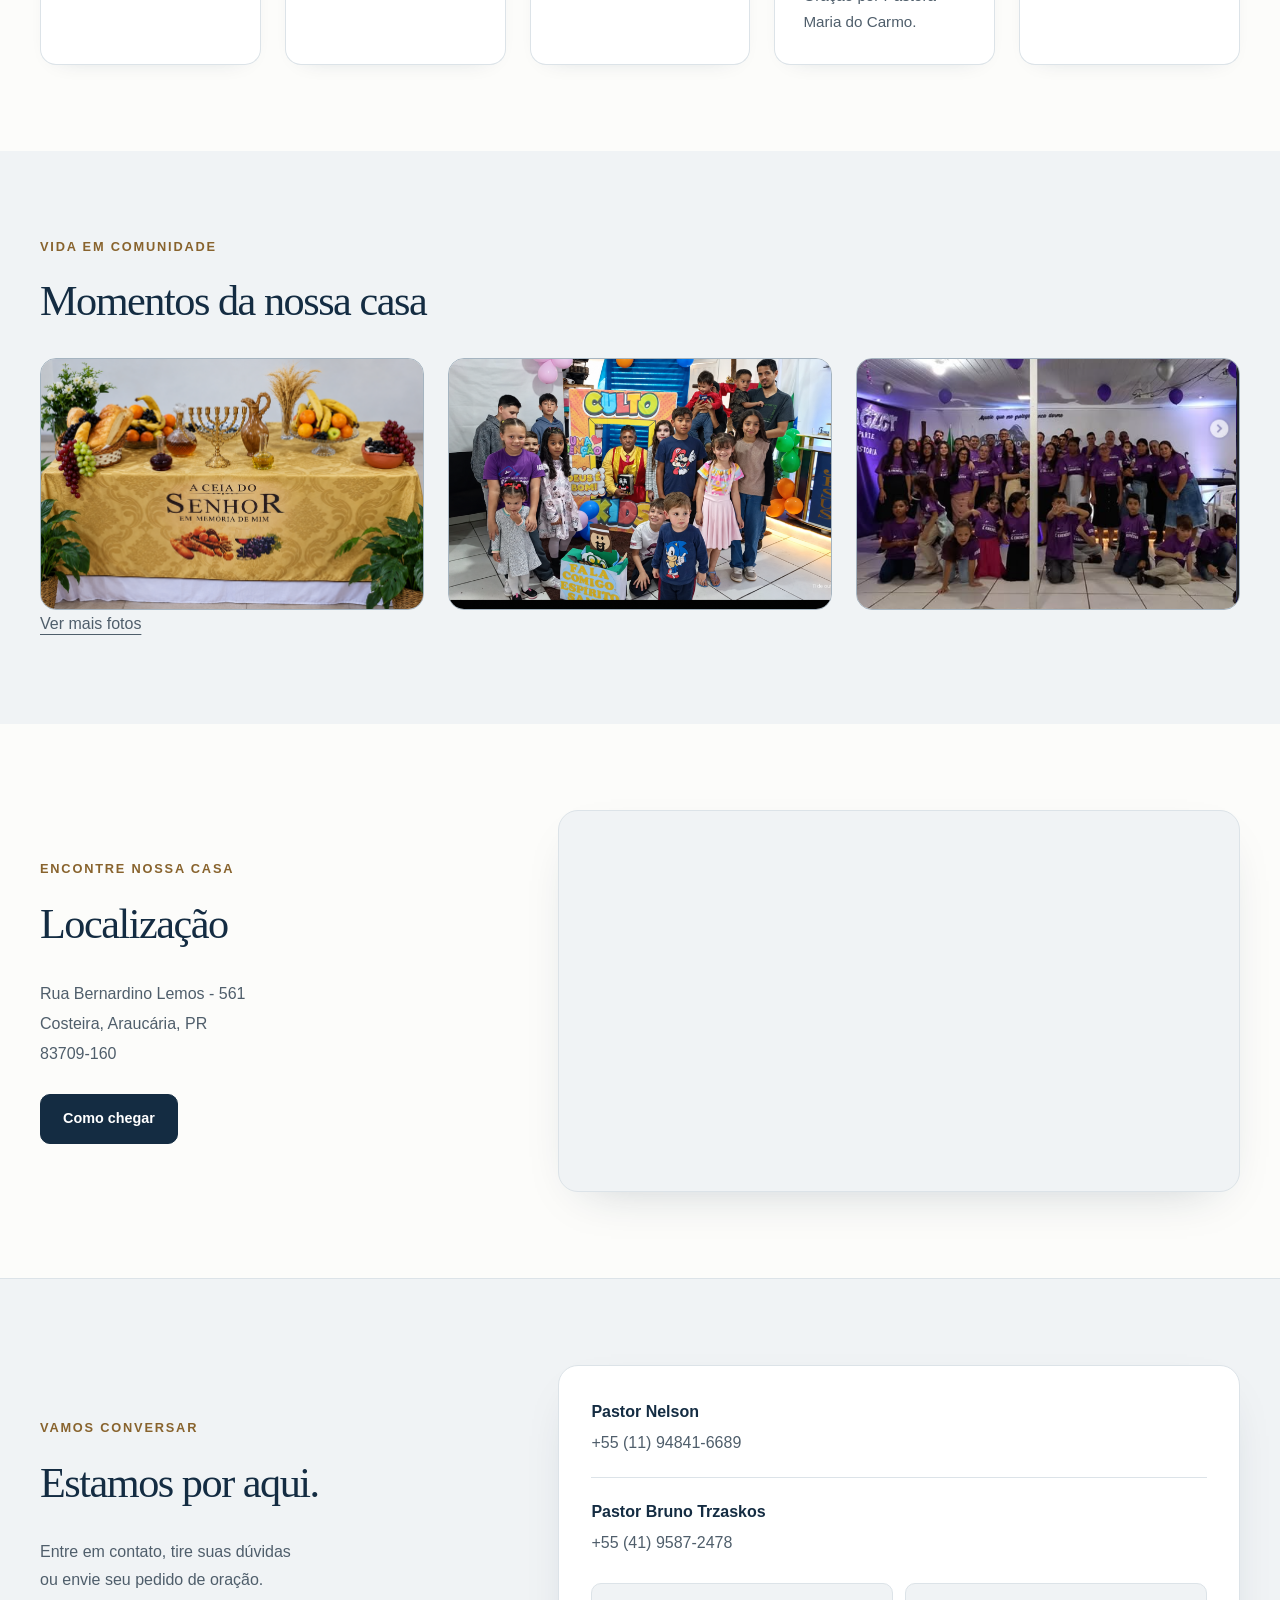
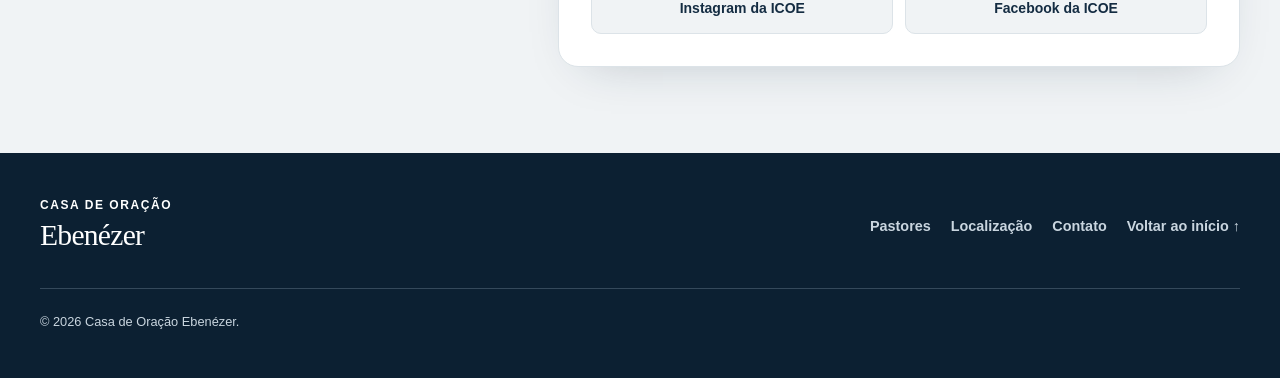
==== commit 1b06318d: "02" ====
--- a/index.html
+++ b/index.html
@@ -264,13 +264,13 @@
           <article class="card">
             <span class="indice">04</span>
             <h3>Mulheres</h3>
-            <p>Grupo Filhas de Jerusalem, liderado por Pastora Debora Trzaskos</p>
+            <p>Grupo Filhas de Jerusalem, liderado por Pastora Debora Trzaskos e o Ciclo de Oração por Pastora Maria do Carmo.</p>
           </article>
 
           <article class="card">
             <span class="indice">05</span>
             <h3>Homens</h3>
-            <p>Grupo Remanescentes em Cristo, liderado por Diácono Edson Siqueira</p>
+            <p>Grupo Remanescentes em Cristo, liderado por Diácono Edson Siqueira.</p>
           </article>
         </div>
       </section>
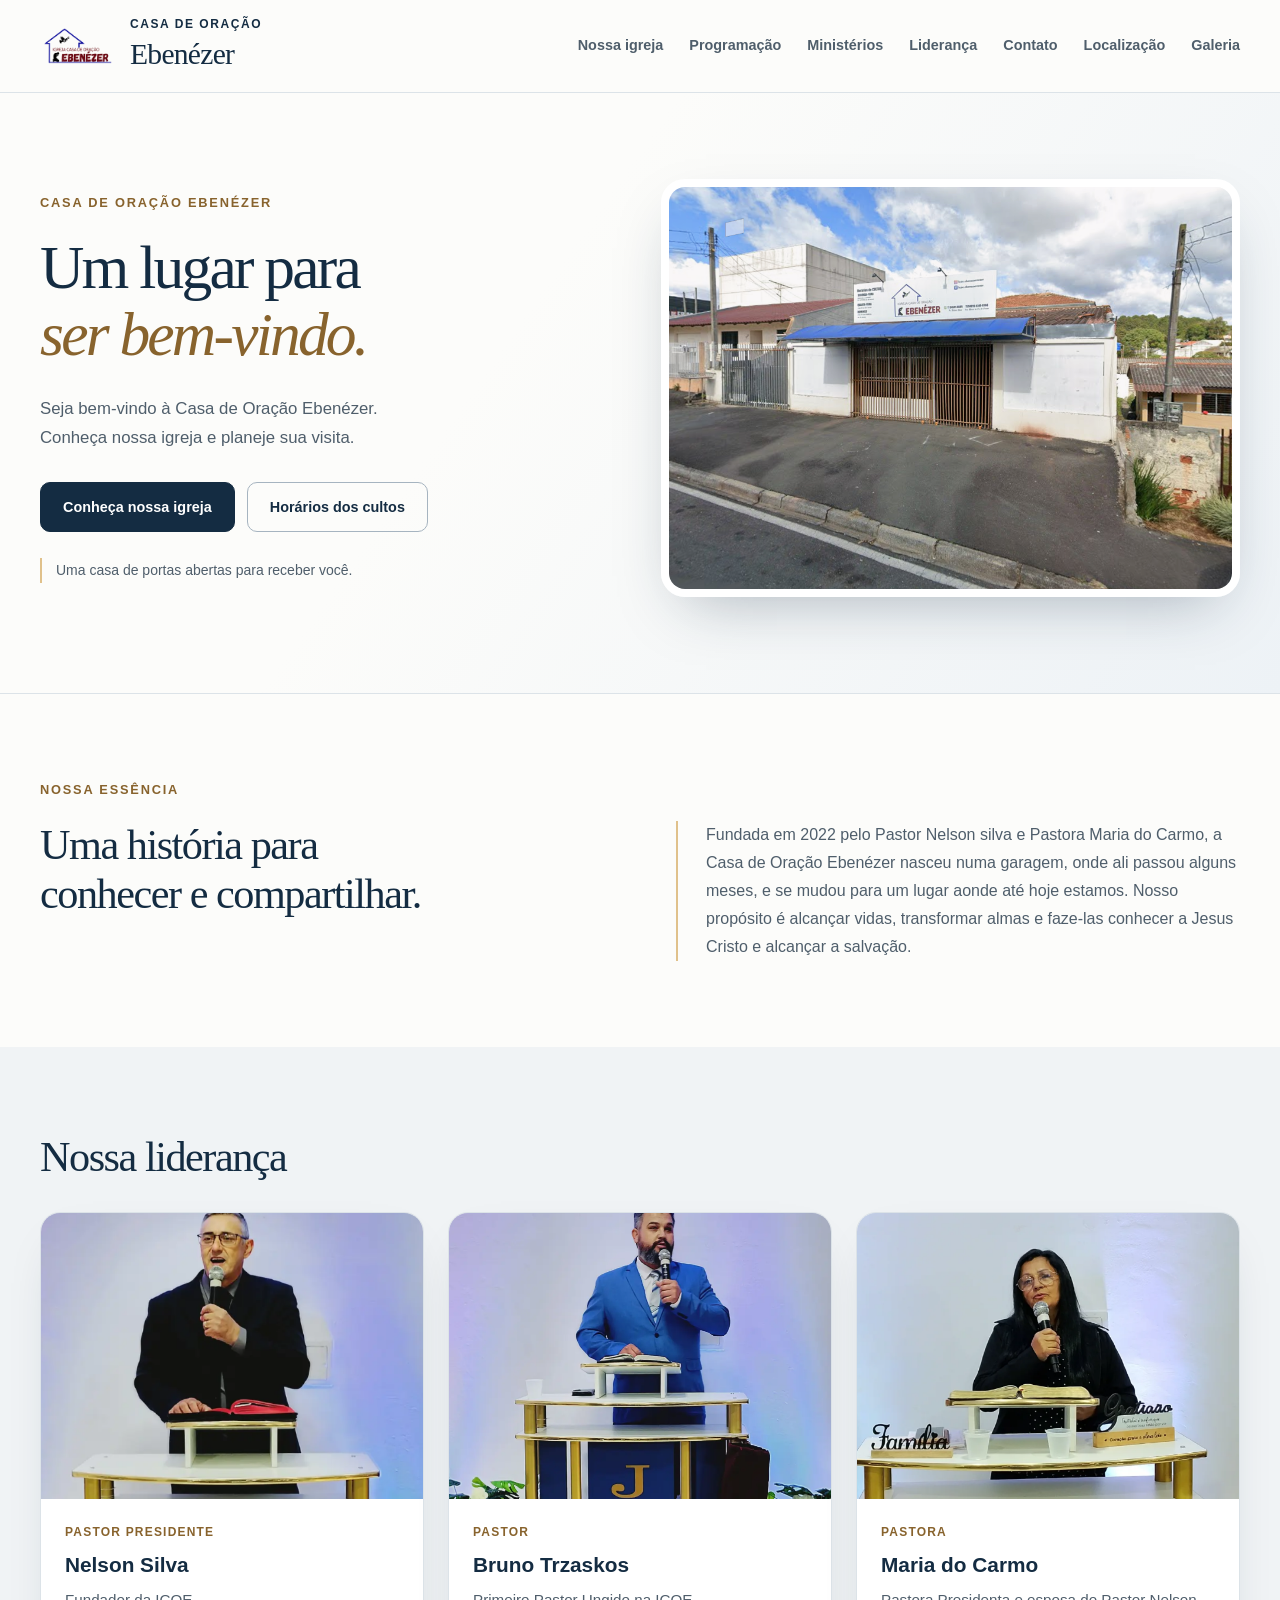
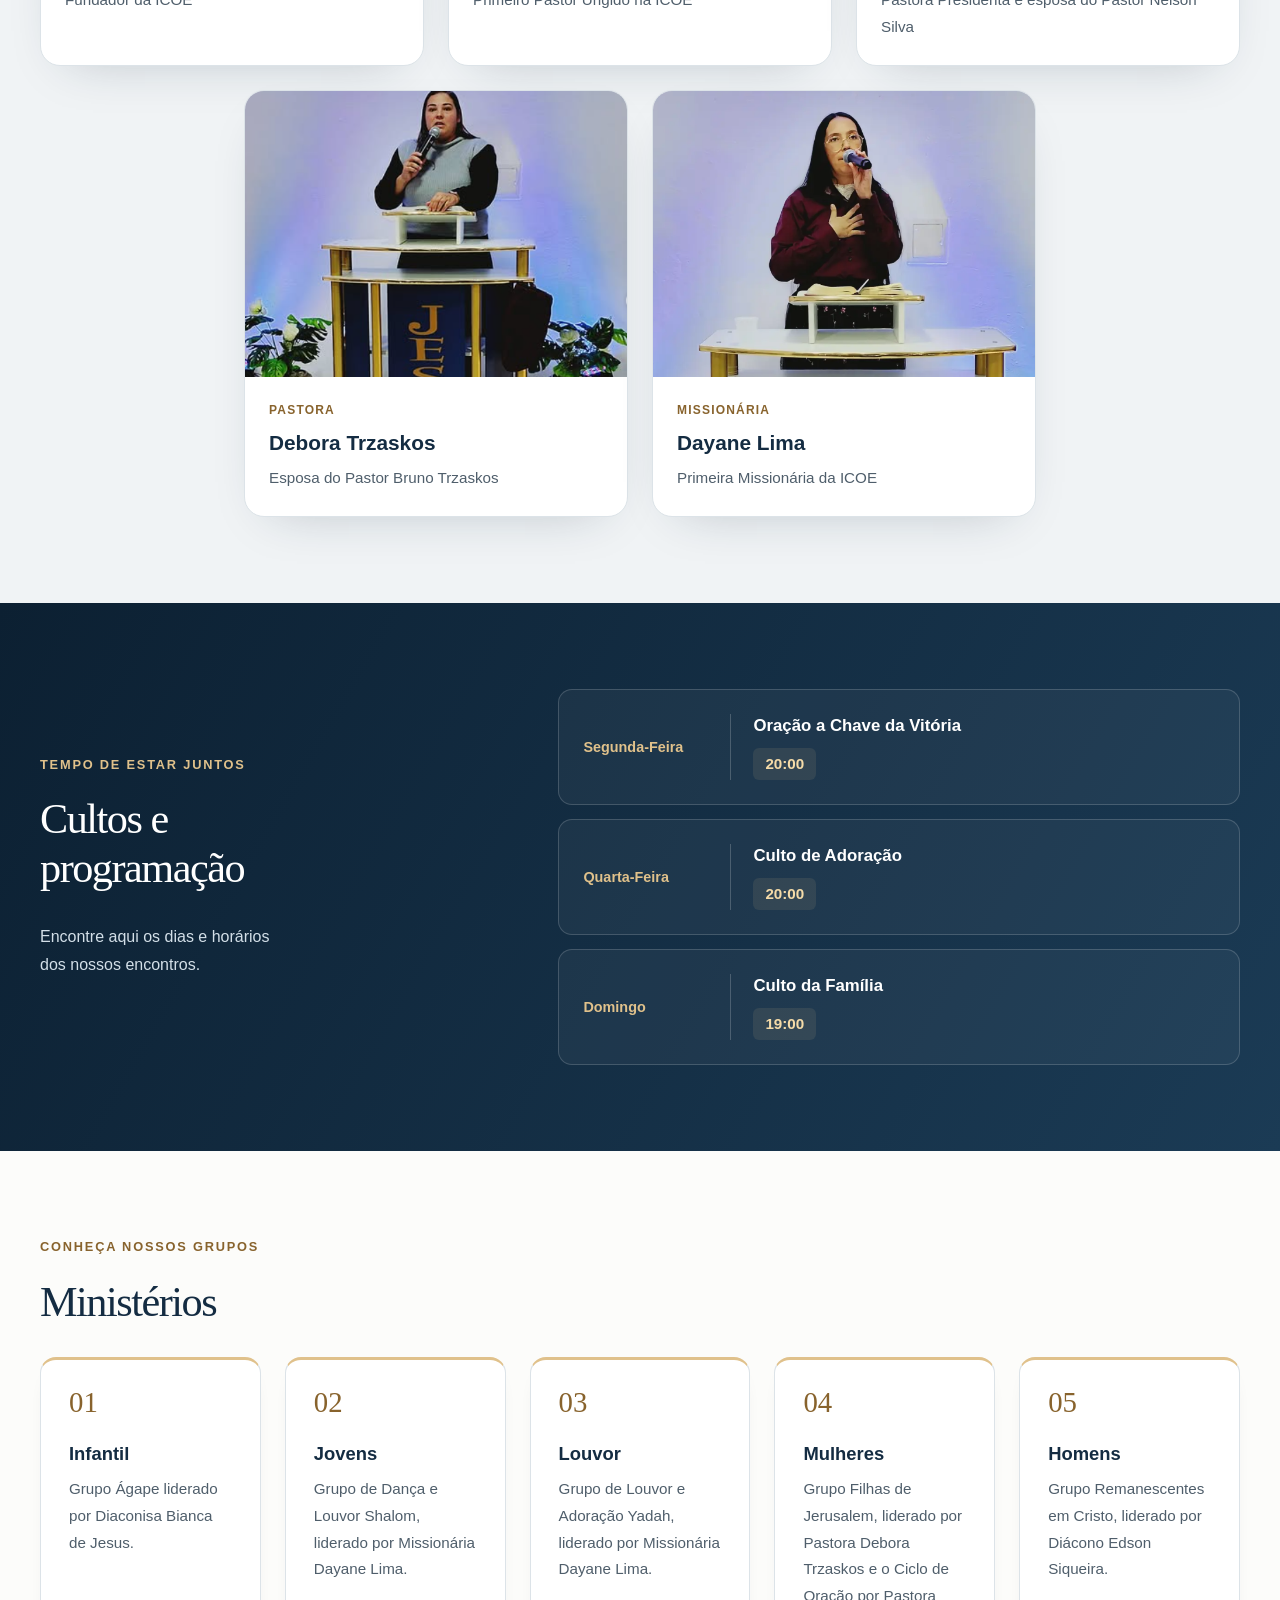
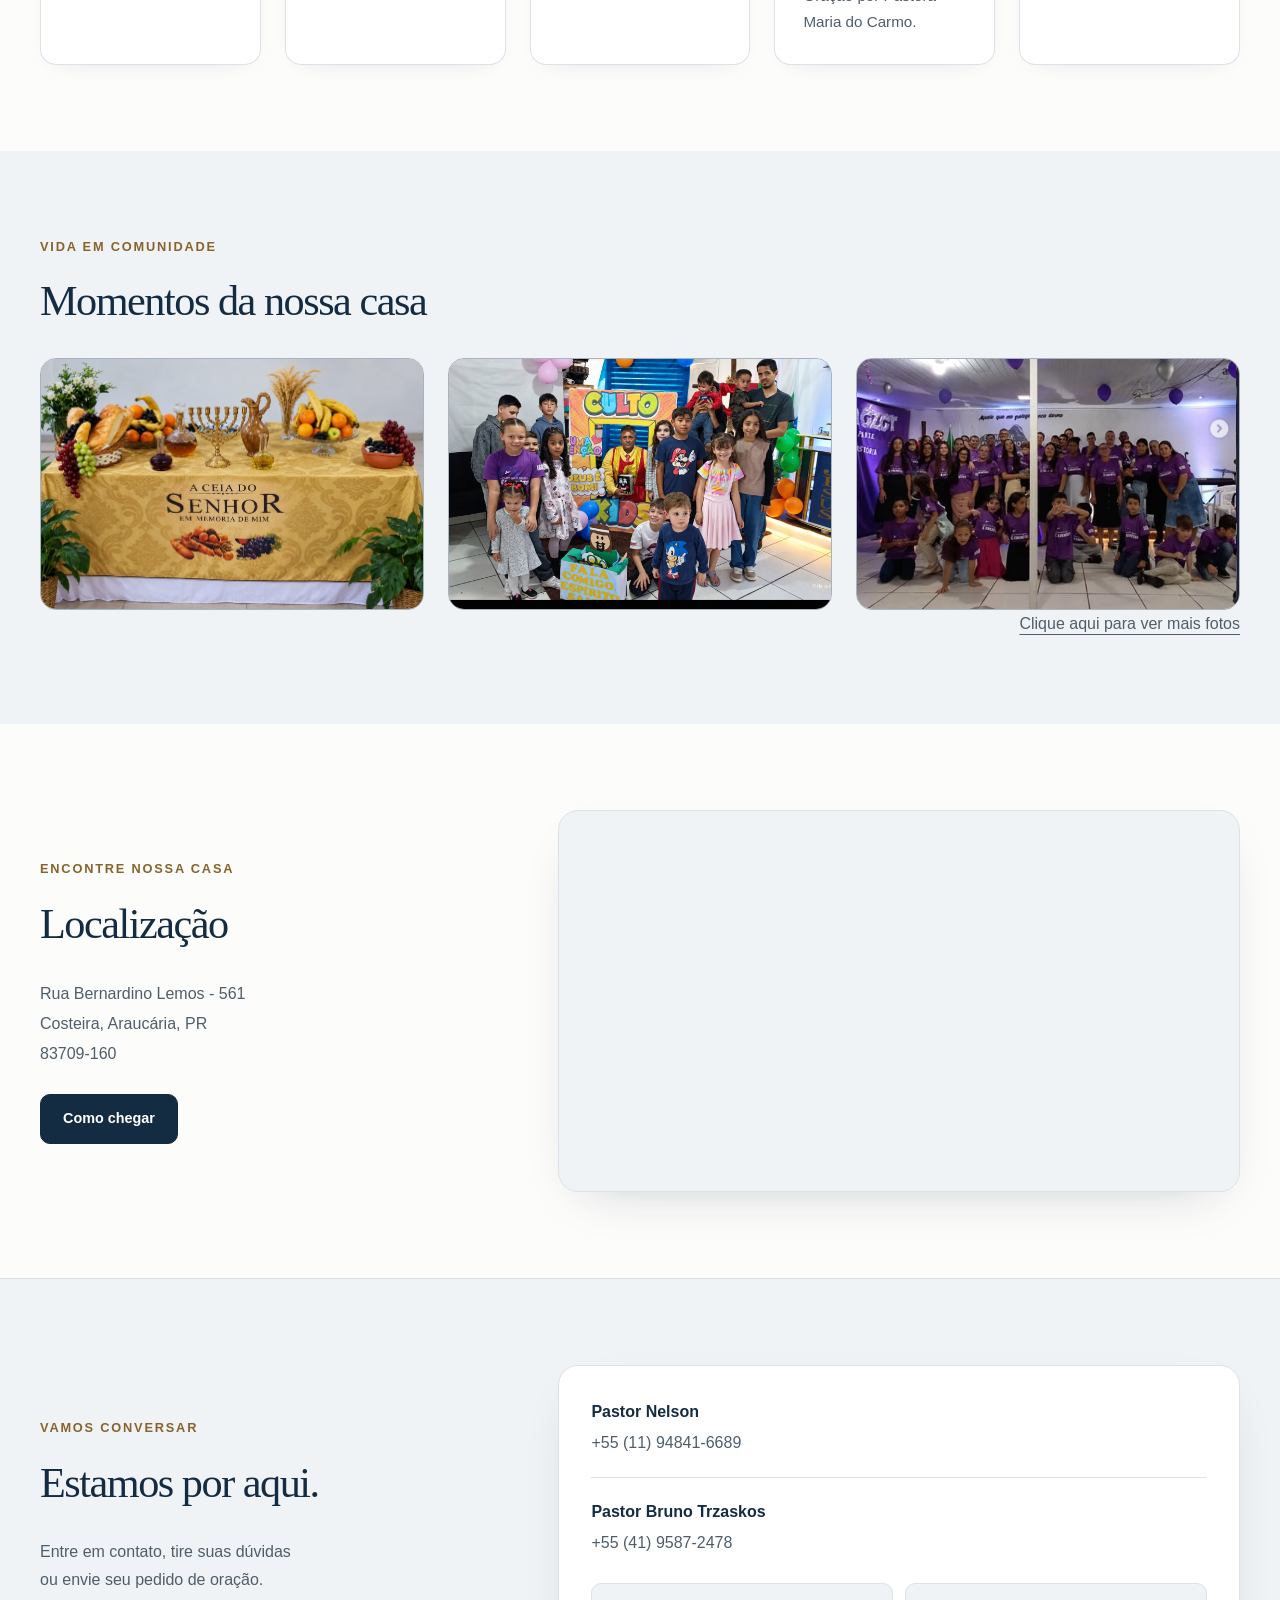
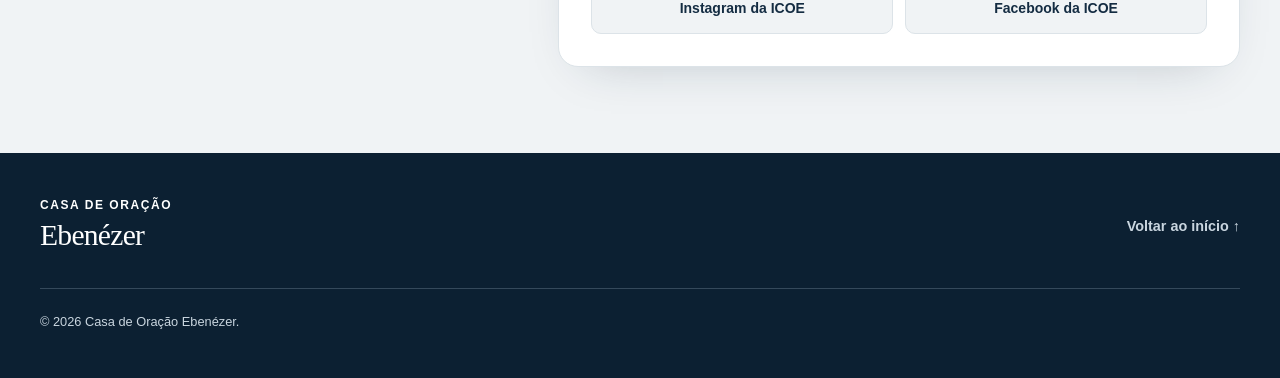
==== commit f485b4b2: "Add files via upload" ====
--- a/index.html
+++ b/index.html
@@ -33,6 +33,9 @@
         <a href="#historia">Nossa igreja</a>
         <a href="#programacao">Programação</a>
         <a href="#ministerios">Ministérios</a>
+        <a href="#pastores">Liderança</a>
+        <a href="#contato">Contato</a>
+        <a href="#localizacao">Localização</a>
         <a href="#galeria">Galeria</a>
       </nav>
     </header>
@@ -281,10 +284,13 @@
 
         <div class="grade tres fotos">
           <button disabled data-foto="" data-descricao=""><img src="imagens/foto1.png" alt="foto 1"></button>
+         
           <button disabled data-foto="" data-descricao=""><img src="imagens/foto2.png" alt="foto 2"></button>
+          
           <button disabled data-foto="" data-descricao=""><img src="imagens/foto3.png" alt="foto 3"></button>
-        </div>
-        <a href="https://www.instagram.com/icoe.ebenezer/" target="_blank" rel="noopener noreferrer"> Ver mais fotos</a>
+          
+        </div>
+           <a class="linkft" href="galeria.html" target="_blank"> Clique aqui para ver mais fotos</a>
       </section>
 <!--localização-->
       <section id="localizacao" class="secao duas">
@@ -388,9 +394,6 @@
       </div>
 
       <nav aria-label="Links do rodapé">
-        <a href="#pastores">Pastores</a>
-        <a href="#localizacao">Localização</a>
-        <a href="#contato">Contato</a>
         <a href="#inicio">Voltar ao início ↑</a>
       </nav>
 
--- a/style.css
+++ b/style.css
@@ -925,3 +925,162 @@
     transition: none !important;
   }
 }
+
+.linkft {
+  display: flex;
+  justify-content:flex-end;
+}
+
+/* PÁGINA DA GALERIA */
+
+.pagina-galeria .titulo-galeria {
+  padding: 72px var(--margem, 24px);
+  text-align: center;
+  color: #d3dfe8;
+  background: linear-gradient(
+    120deg,
+    var(--azul-profundo, #0c2032),
+    var(--azul, #142c42)
+  );
+}
+
+.pagina-galeria .titulo-galeria .sobretitulo {
+  color: var(--dourado-claro, #e0c18b);
+}
+
+.pagina-galeria .titulo-galeria h1 {
+  margin-bottom: 20px;
+  color: white;
+}
+
+.pagina-galeria .titulo-galeria > p:not(.sobretitulo) {
+  max-width: 540px;
+  margin: 0 auto 28px;
+}
+
+.pagina-galeria .voltar-inicio {
+  background: transparent;
+  color: white;
+  border-color: #8295a6;
+}
+
+.pagina-galeria .voltar-inicio:hover {
+  background: rgba(255, 255, 255, .1);
+}
+
+.pagina-galeria #menu a[aria-current="page"] {
+  color: var(--dourado, #88632d);
+  text-decoration: underline;
+  text-underline-offset: 7px;
+}
+
+.pagina-galeria .cabecalho-fotos {
+  max-width: 680px;
+  margin-bottom: 32px;
+}
+
+.pagina-galeria .cabecalho-fotos h2 {
+  margin-bottom: 16px;
+}
+
+.pagina-galeria .fotos {
+  grid-template-columns: repeat(3, minmax(0, 1fr));
+  gap: 24px;
+}
+
+.pagina-galeria .fotos button {
+  width: 100%;
+  min-height: 0;
+  aspect-ratio: 3 / 2;
+  overflow: hidden;
+}
+
+.pagina-galeria .fotos button img {
+  width: 100%;
+  height: 100%;
+  object-fit: cover;
+}
+
+.pagina-galeria .fotos button > span {
+  display: block;
+  padding: 20px;
+}
+
+@media (max-width: 900px) {
+  .pagina-galeria .fotos {
+    grid-template-columns: repeat(2, minmax(0, 1fr));
+  }
+}
+
+@media (max-width: 540px) {
+  .pagina-galeria .titulo-galeria {
+    padding: 48px 20px;
+  }
+
+  .pagina-galeria .fotos {
+    grid-template-columns: 1fr;
+    gap: 20px;
+  }
+}
+
+/* Fotos extras ficam escondidas até clicar em Ver mais. */
+.categoria-galeria .fotos > [hidden] {
+  display: none !important;
+}
+
+/* Área do botão */
+.acoes-ver-mais {
+  display: flex;
+  justify-content: center;
+  margin-top: 28px;
+}
+
+/* Botão azul com texto branco */
+.botao-ver-mais {
+  display: inline-flex;
+  align-items: center;
+  justify-content: center;
+  min-width: 180px;
+  min-height: 48px;
+  padding: 13px 26px;
+
+  background: #142c42;
+  color: #ffffff;
+
+  border: 1px solid #142c42;
+  border-radius: 10px;
+
+  font: inherit;
+  font-weight: 600;
+  text-align: center;
+  cursor: pointer;
+
+  transition:
+    background .2s,
+    border-color .2s,
+    transform .2s;
+}
+
+/* Dourado ao passar o mouse */
+.botao-ver-mais:hover {
+  background: #88632d;
+  border-color: #88632d;
+  color: #ffffff;
+  transform: translateY(-2px);
+}
+
+/* Destaque para navegação com Tab */
+.botao-ver-mais:focus-visible {
+  outline: 3px solid #88632d;
+  outline-offset: 4px;
+}
+
+@media (prefers-reduced-motion: reduce) {
+  .botao-ver-mais {
+    transition: none;
+  }
+
+  .botao-ver-mais:hover {
+    transform: none;
+  }
+}
